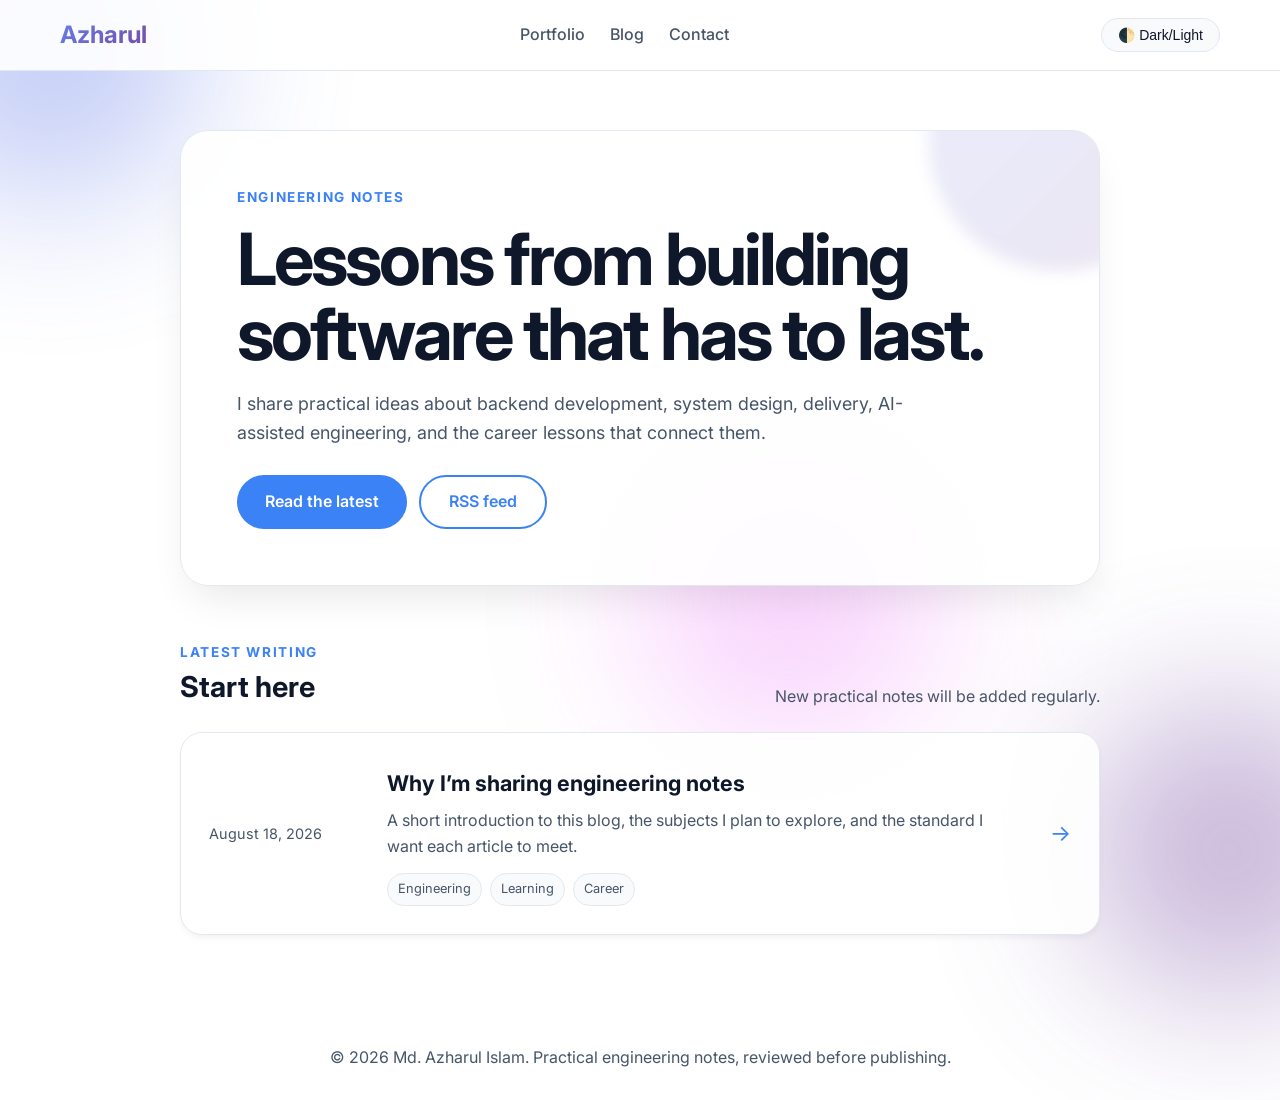
==== blog/index.html @ 001d05cc "Add blog foundation" ====
<!DOCTYPE html>
<html lang="en">
<head>
    <meta charset="UTF-8">
    <meta name="viewport" content="width=device-width, initial-scale=1.0">
    <meta name="description" content="Practical engineering notes from Md. Azharul Islam about software development, architecture, AI-assisted workflows, and career growth.">
    <meta name="author" content="Md. Azharul Islam">
    <link rel="canonical" href="https://azharul-ai.github.io/blog/">
    <link rel="alternate" type="application/rss+xml" title="Md. Azharul Islam - Engineering Notes" href="https://azharul-ai.github.io/feed.xml">
    <meta property="og:type" content="website">
    <meta property="og:title" content="Engineering Notes | Md. Azharul Islam">
    <meta property="og:description" content="Practical lessons from building, maintaining, and improving software systems.">
    <meta property="og:url" content="https://azharul-ai.github.io/blog/">
    <meta property="og:image" content="https://azharul-ai.github.io/images/profile.png">
    <meta name="twitter:card" content="summary_large_image">
    <title>Engineering Notes | Md. Azharul Islam</title>

    <script async src="https://www.googletagmanager.com/gtag/js?id=G-3KF1Z0ENSP"></script>
    <script>
        window.dataLayer = window.dataLayer || [];
        function gtag(){dataLayer.push(arguments);}
        gtag('js', new Date());
        gtag('config', 'G-3KF1Z0ENSP');
    </script>

    <link href="https://fonts.googleapis.com/css2?family=Inter:wght@300;400;500;600;700;800&display=swap" rel="stylesheet">
    <link rel="stylesheet" href="https://cdnjs.cloudflare.com/ajax/libs/font-awesome/6.4.0/css/all.min.css">
    <link rel="stylesheet" href="../css/style.css">
    <link rel="stylesheet" href="../css/blog.css">
</head>
<body>
    <a class="skip-link" href="#main-content">Skip to content</a>
    <div class="animated-bg" aria-hidden="true">
        <span></span><span></span><span></span>
    </div>

    <nav class="navbar" aria-label="Primary navigation">
        <div class="nav-container">
            <a class="logo" href="../">Azharul</a>
            <div class="nav-links">
                <a href="../">Portfolio</a>
                <a href="./" aria-current="page">Blog</a>
                <a href="../#contact">Contact</a>
            </div>
            <button class="theme-toggle" type="button" onclick="toggleTheme()">🌓 Dark/Light</button>
        </div>
    </nav>

    <main id="main-content" class="blog-shell">
        <header class="blog-hero">
            <div class="eyebrow">Engineering notes</div>
            <h1>Lessons from building software that has to last.</h1>
            <p>I share practical ideas about backend development, system design, delivery, AI-assisted engineering, and the career lessons that connect them.</p>
            <div class="blog-actions">
                <a class="btn-primary" href="#latest">Read the latest</a>
                <a class="btn-outline" href="../feed.xml">RSS feed</a>
            </div>
        </header>

        <div class="posts-heading" id="latest">
            <div>
                <div class="eyebrow">Latest writing</div>
                <h2>Start here</h2>
            </div>
            <p>New practical notes will be added regularly.</p>
        </div>

        <section class="post-grid" aria-label="Blog posts">
            <article class="post-card">
                <time class="post-date" datetime="2026-08-18">August 18, 2026</time>
                <div>
                    <h3><a href="posts/why-i-am-sharing-engineering-notes.html">Why I’m sharing engineering notes</a></h3>
                    <p>A short introduction to this blog, the subjects I plan to explore, and the standard I want each article to meet.</p>
                    <ul class="tag-list" aria-label="Topics">
                        <li>Engineering</li>
                        <li>Learning</li>
                        <li>Career</li>
                    </ul>
                </div>
                <span class="post-arrow" aria-hidden="true">→</span>
            </article>
        </section>
    </main>

    <footer class="footer">
        <p>© 2026 Md. Azharul Islam. Practical engineering notes, reviewed before publishing.</p>
    </footer>

    <script src="../js/script.js"></script>
</body>
</html>
---- css/style.css ----
* {
    margin: 0;
    padding: 0;
    box-sizing: border-box;
}

html {
    scroll-behavior: smooth;
}

:root {
    --bg-primary: #ffffff;
    --bg-secondary: #f8fafc;
    --text-primary: #0f172a;
    --text-secondary: #475569;
    --accent: #3b82f6;
    --accent-glow: rgba(59,130,246,0.3);
    --accent-dark: #2563eb;
    --border: #e2e8f0;
    --card-bg: rgba(255,255,255,0.9);
    --shadow-sm: 0 4px 6px -1px rgba(0,0,0,0.05);
    --shadow-md: 0 10px 25px -5px rgba(0,0,0,0.08);
    --shadow-lg: 0 20px 40px -12px rgba(0,0,0,0.1);
    --gradient-1: linear-gradient(135deg, #667eea 0%, #764ba2 100%);
    --gradient-2: linear-gradient(135deg, #f093fb 0%, #f5576c 100%);
    --gradient-3: linear-gradient(135deg, #4facfe 0%, #00f2fe 100%);
}

[data-theme="dark"] {
    --bg-primary: #0f172a;
    --bg-secondary: #1e293b;
    --text-primary: #f1f5f9;
    --text-secondary: #94a3b8;
    --accent: #60a5fa;
    --accent-dark: #3b82f6;
    --border: #334155;
    --card-bg: rgba(30,41,59,0.95);
    --shadow-sm: 0 4px 6px -1px rgba(0,0,0,0.2);
    --shadow-md: 0 10px 25px -5px rgba(0,0,0,0.3);
}

body {
    font-family: 'Inter', sans-serif;
    background: var(--bg-primary);
    color: var(--text-primary);
    line-height: 1.6;
    transition: all 0.3s ease;
}

/* Animated Background */
.animated-bg {
    position: fixed;
    top: 0;
    left: 0;
    width: 100%;
    height: 100%;
    z-index: -1;
    opacity: 0.4;
}

.animated-bg span {
    position: absolute;
    width: 300px;
    height: 300px;
    border-radius: 50%;
    filter: blur(80px);
    animation: float 20s infinite;
}

@keyframes float {
    0%, 100% { transform: translate(0, 0) scale(1); }
    33% { transform: translate(30px, -30px) scale(1.1); }
    66% { transform: translate(-20px, 20px) scale(0.9); }
}

.animated-bg span:nth-child(1) { background: #667eea; top: -100px; left: -100px; animation-delay: 0s; }
.animated-bg span:nth-child(2) { background: #764ba2; bottom: -100px; right: -100px; animation-delay: 5s; }
.animated-bg span:nth-child(3) { background: #f093fb; top: 50%; left: 50%; animation-delay: 10s; }

/* Navigation */
.navbar {
    position: fixed;
    top: 0;
    left: 0;
    width: 100%;
    background: var(--card-bg);
    backdrop-filter: blur(10px);
    border-bottom: 1px solid var(--border);
    z-index: 1000;
    padding: 1rem 0;
    transition: all 0.3s;
}

.nav-container {
    max-width: 1200px;
    margin: 0 auto;
    padding: 0 20px;
    display: flex;
    justify-content: space-between;
    align-items: center;
    flex-wrap: wrap;
    gap: 15px;
}

.logo {
    font-size: 1.5rem;
    font-weight: 700;
    background: var(--gradient-1);
    -webkit-background-clip: text;
    background-clip: text;
    color: transparent;
}

.nav-links {
    display: flex;
    gap: 25px;
    flex-wrap: wrap;
}

.nav-links a {
    color: var(--text-secondary);
    text-decoration: none;
    font-weight: 500;
    transition: color 0.3s;
}

.nav-links a:hover {
    color: var(--accent);
}

.theme-toggle {
    background: var(--bg-secondary);
    border: 1px solid var(--border);
    border-radius: 50px;
    padding: 8px 16px;
    cursor: pointer;
    font-size: 14px;
    font-weight: 500;
    color: var(--text-primary);
    transition: all 0.3s;
}

.container {
    max-width: 1200px;
    margin: 0 auto;
    padding: 0 20px;
}

/* Hero Section */
.hero {
    min-height: 100vh;
    display: flex;
    align-items: center;
    padding: 100px 0 60px;
}

.hero-content {
    display: grid;
    grid-template-columns: 1fr 1fr;
    gap: 50px;
    align-items: center;
}

.hero-text h1 {
    font-size: 56px;
    font-weight: 800;
    margin-bottom: 20px;
    background: var(--gradient-1);
    -webkit-background-clip: text;
    background-clip: text;
    color: transparent;
}

.typed-text {
    font-size: 28px;
    color: var(--accent);
    margin-bottom: 20px;
    min-height: 70px;
}

.hero-description {
    font-size: 18px;
    color: var(--text-secondary);
    margin-bottom: 30px;
}

.hero-stats {
    display: flex;
    gap: 30px;
    margin-bottom: 30px;
    flex-wrap: wrap;
}

.stat {
    text-align: center;
}

.stat-number {
    font-size: 36px;
    font-weight: 800;
    color: var(--accent);
}

.stat-label {
    font-size: 14px;
    color: var(--text-secondary);
}

.hero-buttons {
    display: flex;
    gap: 15px;
    flex-wrap: wrap;
}

.btn-primary {
    background: var(--accent);
    color: white;
    padding: 12px 28px;
    border-radius: 40px;
    text-decoration: none;
    font-weight: 600;
    transition: all 0.3s;
    display: inline-flex;
    align-items: center;
    gap: 8px;
}

.btn-primary:hover {
    background: var(--accent-dark);
    transform: translateY(-2px);
    box-shadow: 0 10px 25px var(--accent-glow);
}

.btn-outline {
    border: 2px solid var(--accent);
    color: var(--accent);
    padding: 12px 28px;
    border-radius: 40px;
    text-decoration: none;
    font-weight: 600;
    transition: all 0.3s;
    display: inline-flex;
    align-items: center;
    gap: 8px;
    background: transparent;
}

.btn-outline:hover {
    background: var(--accent);
    color: white;
    transform: translateY(-2px);
}

/* .hero-image {
    position: relative;
}

.profile-circle {
    width: 450px;
    height: 450px;
    border-radius: 50%;
    margin: 0 auto;
    animation: pulse 3s infinite;
    box-shadow: 0 20px 40px rgba(0,0,0,0.2);
    overflow: hidden;
    position: relative;
}

.profile-circle img {
    width: 100%;
    height: 500px;
    object-fit: cover;
    object-position: center;
    transition: transform 0.3s ease;
}

.profile-circle img:hover {
    transform: scale(1.02);
}

@keyframes pulse {
    0%, 100% { transform: scale(1); box-shadow: 0 20px 40px rgba(0,0,0,0.2); }
    50% { transform: scale(1.02); box-shadow: 0 30px 50px var(--accent-glow); }
} */

/* Hero Image - Responsive Profile Circle */
.hero-image {
    position: relative;
    display: flex;
    justify-content: center;
    align-items: center;
}

.profile-circle {
    width: 450px;
    height: 450px;
    aspect-ratio: 1 / 1; /* Forces perfect square */
    border-radius: 50%;
    margin: 0 auto;
    animation: pulse 3s infinite;
    box-shadow: 0 20px 40px rgba(0,0,0,0.2);
    overflow: hidden;
    position: relative;
    background: var(--gradient-1);
}

.profile-circle img {
    width: 100%;
    height: 500px;
    object-fit: cover;
    object-position: center top; /* Focus on face */
    transition: transform 0.3s ease;
}

.profile-circle img:hover {
    transform: scale(1.02);
}

/* Mobile Responsive */
@media (max-width: 768px) {
    .profile-circle {
        max-width: 220px;
        max-height: 220px;
        box-shadow: 0 10px 25px rgba(0,0,0,0.15);
    }
}

@media (max-width: 480px) {
    .profile-circle {
        max-width: 350px;
        max-height: 350px;
    }
}

@keyframes pulse {
    0%, 100% { transform: scale(1); box-shadow: 0 20px 40px rgba(0,0,0,0.2); }
    50% { transform: scale(1.02); box-shadow: 0 25px 45px var(--accent-glow); }
}

/* Section Styles */
.section {
    padding: 80px 0;
    border-bottom: 1px solid var(--border);
}

.section-title {
    font-size: 40px;
    font-weight: 700;
    margin-bottom: 50px;
    text-align: center;
    position: relative;
}

.section-title::after {
    content: '';
    position: absolute;
    bottom: -12px;
    left: 50%;
    transform: translateX(-50%);
    width: 80px;
    height: 4px;
    background: var(--gradient-1);
    border-radius: 2px;
}

/* Cards */
.experience-item, .project-card, .cert-card, .testimonial-card {
    background: var(--card-bg);
    backdrop-filter: blur(10px);
    border: 1px solid var(--border);
    border-radius: 20px;
    padding: 25px;
    transition: all 0.3s;
    box-shadow: var(--shadow-sm);
}

.experience-item:hover, .project-card:hover, .testimonial-card:hover, .cert-card:hover {
    transform: translateY(-5px);
    box-shadow: var(--shadow-lg);
    border-color: var(--accent);
}

.exp-header {
    display: flex;
    justify-content: space-between;
    flex-wrap: wrap;
    margin-bottom: 15px;
}

.exp-title {
    font-size: 22px;
    font-weight: 600;
}

.exp-company {
    color: var(--accent);
    font-weight: 500;
}

.exp-date {
    color: var(--text-secondary);
    font-size: 14px;
}

.exp-location {
    color: var(--text-secondary);
    font-size: 13px;
    margin-top: 4px;
}

.exp-duties {
    list-style: none;
    margin-top: 15px;
}

.exp-duties li {
    margin-bottom: 8px;
    padding-left: 20px;
    position: relative;
}

.exp-duties li::before {
    content: '✓';
    position: absolute;
    left: 0;
    color: var(--accent);
    font-weight: bold;
}

.projects-grid, .testimonials-grid, .cert-grid {
    display: grid;
    grid-template-columns: repeat(auto-fill, minmax(350px, 1fr));
    gap: 30px;
}

.project-title {
    font-size: 20px;
    font-weight: 600;
    margin-bottom: 12px;
}

.project-description {
    font-size: 14px;
    color: var(--text-secondary);
    line-height: 1.5;
    margin-top: 8px;
    margin-bottom: 12px;
}

.project-card {
    display: flex;
    flex-direction: column;
    transition: all 0.3s ease;
}

.project-card:hover .project-title {
    color: var(--accent);
}

.project-skills {
    display: flex;
    flex-wrap: wrap;
    gap: 8px;
    margin-top: 15px;
}

.skill-tag {
    background: var(--bg-secondary);
    color: var(--text-secondary);
    padding: 4px 10px;
    border-radius: 15px;
    font-size: 12px;
}

.skills-cloud {
    display: flex;
    flex-wrap: wrap;
    gap: 12px;
    justify-content: center;
}

.skill-badge {
    background: var(--gradient-1);
    color: white;
    padding: 10px 24px;
    border-radius: 40px;
    font-size: 14px;
    font-weight: 500;
    transition: all 0.3s;
    cursor: default;
}

.skill-badge:hover {
    transform: scale(1.05);
    box-shadow: 0 5px 15px var(--accent-glow);
}

/* Testimonial with Avatar */
.testimonial-card {
    display: flex;
    flex-direction: column;
}

.testimonial-avatar {
    display: flex;
    align-items: center;
    gap: 15px;
    margin-bottom: 15px;
}

.avatar-circle {
    width: 50px;
    height: 50px;
    background: var(--gradient-1);
    border-radius: 50%;
    display: flex;
    align-items: center;
    justify-content: center;
    font-weight: bold;
    font-size: 18px;
    color: white;
}

.avatar-info {
    flex: 1;
}

.testimonial-author {
    font-weight: 700;
    font-size: 16px;
}

.testimonial-title {
    font-size: 12px;
    color: var(--accent);
}

.testimonial-relationship {
    font-size: 11px;
    color: var(--text-secondary);
    margin-top: 2px;
}

.testimonial-text {
    font-style: italic;
    color: var(--text-secondary);
    line-height: 1.6;
    margin-top: 10px;
    position: relative;
    padding-left: 20px;
}

.testimonial-text::before {
    content: '"';
    font-size: 40px;
    position: absolute;
    left: -5px;
    top: -15px;
    opacity: 0.3;
    font-family: serif;
}

.cert-title {
    font-weight: 600;
    font-size: 18px;
    margin-bottom: 8px;
}

.cert-issuer {
    color: var(--accent);
    font-size: 14px;
    display: flex;
    align-items: center;
    gap: 8px;
    margin-bottom: 5px;
}

.cert-issuer i {
    font-size: 20px;
}

.cert-date {
    color: var(--text-secondary);
    font-size: 12px;
    margin-top: 5px;
}

.cert-id {
    color: var(--text-secondary);
    font-size: 11px;
    margin-top: 5px;
    font-family: monospace;
}

.cert-skills {
    display: flex;
    flex-wrap: wrap;
    gap: 6px;
    margin-top: 10px;
}

.cert-skill-tag {
    background: var(--bg-secondary);
    color: var(--accent);
    padding: 2px 8px;
    border-radius: 12px;
    font-size: 10px;
}

/* About Text */
.about-text {
    max-width: 800px;
    margin: 0 auto;
    text-align: center;
    color: var(--text-secondary);
    font-size: 18px;
    line-height: 1.8;
}

/* Contact Section */
.contact-section {
    text-align: center;
    background: var(--gradient-1);
    border-radius: 30px;
    padding: 50px;
    color: white;
}

.contact-section h2 {
    font-size: 32px;
    margin-bottom: 15px;
}

.contact-buttons {
    display: flex;
    justify-content: center;
    gap: 20px;
    flex-wrap: wrap;
    margin-top: 30px;
}

.contact-btn {
    background: white;
    color: var(--accent-dark);
    padding: 12px 28px;
    border-radius: 40px;
    text-decoration: none;
    font-weight: 600;
    transition: all 0.3s;
    display: inline-flex;
    align-items: center;
    gap: 8px;
}

.contact-btn:hover {
    transform: translateY(-3px);
    box-shadow: 0 10px 25px rgba(0,0,0,0.2);
}

/* Contact Form Styles */
.contact-form {
    max-width: 600px;
    margin: 30px auto 0;
    text-align: left;
}

.form-group {
    margin-bottom: 20px;
}

.form-group input,
.form-group textarea {
    width: 100%;
    padding: 14px 18px;
    background: var(--bg-primary);
    border: 1px solid var(--border);
    border-radius: 12px;
    color: var(--text-primary);
    font-family: inherit;
    font-size: 15px;
    transition: all 0.3s ease;
}

.form-group input:focus,
.form-group textarea:focus {
    outline: none;
    border-color: var(--accent);
    box-shadow: 0 0 0 3px var(--accent-glow);
}

.submit-btn {
    background: white;
    color: var(--accent-dark);
    padding: 14px 32px;
    border-radius: 40px;
    border: none;
    font-weight: 600;
    font-size: 16px;
    cursor: pointer;
    transition: all 0.3s;
    display: inline-flex;
    align-items: center;
    gap: 8px;
}

.submit-btn:hover {
    transform: translateY(-2px);
    box-shadow: 0 5px 15px rgba(0,0,0,0.2);
}

.submit-btn:disabled {
    opacity: 0.6;
    cursor: not-allowed;
    transform: none;
}

.form-status {
    margin-top: 15px;
    padding: 10px;
    border-radius: 8px;
    font-size: 14px;
    text-align: center;
}

.form-status.success {
    background: rgba(34, 197, 94, 0.1);
    color: #22c55e;
    border: 1px solid #22c55e;
}

.form-status.error {
    background: rgba(239, 68, 68, 0.1);
    color: #ef4444;
    border: 1px solid #ef4444;
}

/* Footer */
.footer {
    text-align: center;
    padding: 30px 0;
    color: var(--text-secondary);
}

/* Responsive */
@media (max-width: 768px) {
    .hero-content {
        grid-template-columns: 1fr;
        text-align: center;
    }
    .hero-text h1 {
        font-size: 36px;
    }
    .typed-text {
        font-size: 22px;
    }
    .hero-stats {
        justify-content: center;
    }
    .hero-buttons {
        justify-content: center;
    }
    .profile-circle {
        width: 350px;
        height: 350px;
        font-size: 70px;
    }
    .section-title {
        font-size: 32px;
    }
    .nav-links {
        display: none;
    }
}

@media print {
    .navbar, .theme-toggle, .hero-buttons, .contact-buttons, .animated-bg {
        display: none;
    }
}

/* Tech Match Section - For Recruiters */
.tech-match-section {
    padding: 40px 0;
}

.tech-match-card {
    background: var(--card-bg);
    backdrop-filter: blur(10px);
    border: 2px solid var(--accent);
    border-radius: 28px;
    padding: 35px;
    text-align: center;
    box-shadow: var(--shadow-lg);
    transition: all 0.3s ease;
}

.tech-match-card:hover {
    transform: translateY(-3px);
    box-shadow: 0 20px 40px var(--accent-glow);
}

.tech-match-badge {
    display: inline-block;
    background: var(--accent);
    color: white;
    padding: 6px 16px;
    border-radius: 40px;
    font-size: 13px;
    font-weight: 500;
    margin-bottom: 20px;
}

.tech-match-card h2 {
    font-size: 32px;
    margin-bottom: 30px;
    color: var(--text-primary);
}

.primary-stack, .secondary-stack {
    display: flex;
    align-items: flex-start;
    gap: 20px;
    text-align: left;
    margin-bottom: 25px;
    padding: 15px;
    background: var(--bg-secondary);
    border-radius: 20px;
}

.stack-icon {
    font-size: 32px;
    min-width: 50px;
    text-align: center;
}

.stack-text {
    flex: 1;
}

.stack-label {
    font-weight: 600;
    font-size: 14px;
    color: var(--accent);
    text-transform: uppercase;
    letter-spacing: 1px;
    display: block;
    margin-bottom: 10px;
}

.stack-items {
    display: flex;
    flex-wrap: wrap;
    gap: 10px;
}

.primary-badge {
    background: var(--gradient-1);
    color: white;
    padding: 6px 16px;
    border-radius: 30px;
    font-size: 14px;
    font-weight: 600;
}

.secondary-badge {
    background: var(--bg-secondary);
    border: 1px solid var(--border);
    color: var(--text-secondary);
    padding: 6px 14px;
    border-radius: 30px;
    font-size: 13px;
}

.cta-line {
    margin-top: 20px;
    padding-top: 20px;
    border-top: 1px solid var(--border);
}

.cta-line p {
    margin-bottom: 15px;
    color: var(--text-secondary);
}

.cta-line strong {
    color: var(--accent);
}

.tech-cta-btn {
    display: inline-block;
    background: var(--accent);
    color: white;
    padding: 12px 28px;
    border-radius: 40px;
    text-decoration: none;
    font-weight: 600;
    transition: all 0.3s;
}

.tech-cta-btn:hover {
    background: var(--accent-dark);
    transform: translateY(-2px);
    box-shadow: 0 8px 20px var(--accent-glow);
}

.not-for-me {
    margin-top: 20px;
    font-size: 13px;
    color: var(--text-secondary);
    opacity: 0.8;
}

/* Mobile Responsive */
@media (max-width: 768px) {
    .primary-stack, .secondary-stack {
        flex-direction: column;
        align-items: center;
        text-align: center;
    }
    .stack-items {
        justify-content: center;
    }
    .tech-match-card h2 {
        font-size: 24px;
    }
}

/* SDLC Banner */
.sdlc-banner {
    text-align: center;
    background: linear-gradient(135deg, var(--accent-glow), transparent);
    padding: 12px 20px;
    border-radius: 50px;
    margin-bottom: 35px;
    font-size: 13px;
    font-weight: 500;
    color: var(--accent);
    border: 1px solid var(--accent);
    display: inline-block;
    width: auto;
    margin-left: auto;
    margin-right: auto;
}

/* Skills Categories Grid */
.skills-categories {
    display: grid;
    grid-template-columns: repeat(auto-fit, minmax(320px, 1fr));
    gap: 25px;
}

.skill-category {
    background: var(--card-bg);
    backdrop-filter: blur(5px);
    border: 1px solid var(--border);
    border-radius: 20px;
    padding: 20px;
    transition: all 0.3s ease;
}

.skill-category:hover {
    transform: translateY(-3px);
    border-color: var(--accent);
    box-shadow: var(--shadow-md);
}

.category-header {
    display: flex;
    align-items: center;
    gap: 10px;
    margin-bottom: 15px;
    padding-bottom: 12px;
    border-bottom: 2px solid var(--border);
    flex-wrap: wrap;
}

.category-icon {
    font-size: 28px;
}

.category-title {
    font-size: 18px;
    font-weight: 700;
    color: var(--text-primary);
    flex: 1;
}

.category-years {
    font-size: 12px;
    background: var(--accent);
    color: white;
    padding: 4px 12px;
    border-radius: 30px;
    font-weight: 500;
}

.category-skills {
    display: flex;
    flex-wrap: wrap;
    gap: 10px;
}

.category-skills .skill-badge-core,
.category-skills .skill-badge {
    padding: 6px 14px;
    border-radius: 25px;
    font-size: 12px;
    font-weight: 500;
}

.skill-badge-core {
    background: var(--gradient-1);
    color: white;
}

.skill-badge {
    background: var(--bg-secondary);
    border: 1px solid var(--border);
    color: var(--text-secondary);
}

/* Mobile Responsive */
@media (max-width: 768px) {
    .skills-categories {
        grid-template-columns: 1fr;
    }
    .category-header {
        flex-direction: column;
        text-align: center;
    }
    .category-skills {
        justify-content: center;
    }
    .sdlc-banner {
        font-size: 11px;
        text-align: center;
        width: 100%;
    }
}

/* ============================================
   CENTERED SDLC BANNER
   ============================================ */
.sdlc-banner {
    text-align: center;
    background: linear-gradient(135deg, var(--accent-glow), transparent);
    padding: 14px 24px;
    border-radius: 60px;
    margin-bottom: 40px;
    border: 1px solid var(--accent);
    display: inline-block;
    width: auto;
    margin-left: auto;
    margin-right: auto;
    box-shadow: 0 2px 10px var(--accent-glow);
}

.sdlc-banner span {
    font-size: 14px;
    font-weight: 600;
    color: var(--accent);
    letter-spacing: 0.3px;
}

/* Mobile responsive for SDLC banner */
@media (max-width: 768px) {
    .sdlc-banner {
        padding: 10px 16px;
        width: 100%;
        text-align: center;
    }
    .sdlc-banner span {
        font-size: 11px;
    }
}

/* ============================================
   SECONDARY BADGE STYLES
   ============================================ */
.skill-badge-secondary {
    background: var(--bg-secondary);
    border: 1px solid var(--border);
    color: var(--text-secondary);
    padding: 8px 16px;
    border-radius: 30px;
    font-size: 13px;
    font-weight: 500;
    transition: all 0.2s ease;
    display: inline-flex;
    align-items: center;
    gap: 6px;
}

.skill-badge-secondary:hover {
    transform: translateY(-2px);
    border-color: var(--accent);
    color: var(--accent);
    background: var(--bg-primary);
    box-shadow: 0 2px 8px var(--accent-glow);
}

/* ============================================
   CORE BADGE STYLES (For reference)
   ============================================ */
.skill-badge-core {
    background: var(--gradient-1);
    color: white;
    padding: 8px 18px;
    border-radius: 30px;
    font-size: 13px;
    font-weight: 600;
    box-shadow: 0 2px 8px var(--accent-glow);
    transition: all 0.2s ease;
    display: inline-flex;
    align-items: center;
    gap: 6px;
}

.skill-badge-core:hover {
    transform: translateY(-2px);
    box-shadow: 0 4px 12px var(--accent-glow);
}

/* ============================================
   SKILLS CATEGORIES GRID (Optional but recommended)
   ============================================ */
.skills-categories {
    display: grid;
    grid-template-columns: repeat(auto-fit, minmax(320px, 1fr));
    gap: 25px;
    margin-top: 20px;
}

.skill-category {
    background: var(--card-bg);
    backdrop-filter: blur(5px);
    border: 1px solid var(--border);
    border-radius: 20px;
    padding: 20px;
    transition: all 0.3s ease;
}

.skill-category:hover {
    transform: translateY(-3px);
    border-color: var(--accent);
    box-shadow: var(--shadow-md);
}

.category-header {
    display: flex;
    align-items: center;
    gap: 10px;
    margin-bottom: 15px;
    padding-bottom: 12px;
    border-bottom: 2px solid var(--border);
    flex-wrap: wrap;
}

.category-icon {
    font-size: 28px;
}

.category-title {
    font-size: 18px;
    font-weight: 700;
    color: var(--text-primary);
    flex: 1;
}

.category-years {
    font-size: 12px;
    background: var(--accent);
    color: white;
    padding: 4px 12px;
    border-radius: 30px;
    font-weight: 500;
}

.category-skills {
    display: flex;
    flex-wrap: wrap;
    gap: 10px;
}

/* Mobile responsive for categories */
@media (max-width: 768px) {
    .skills-categories {
        grid-template-columns: 1fr;
    }
    .category-header {
        flex-direction: column;
        text-align: center;
    }
    .category-skills {
        justify-content: center;
    }
}

.view-details-link {
    margin-top: 12px;
    text-align: right;
}

.details-link {
    font-size: 12px;
    color: var(--accent);
    text-decoration: none;
    opacity: 0.8;
    transition: all 0.3s ease;
    display: inline-flex;
    align-items: center;
    gap: 5px;
}

.details-link:hover {
    opacity: 1;
    transform: translateX(3px);
}

@media (max-width: 768px) {
    .view-details-link {
        text-align: center;
        margin-top: 10px;
    }
    .details-link {
        font-size: 11px;
    }
}

/* AI Augmentation Section */
.ai-container {
    max-width: 1100px;
    margin: 0 auto;
}

.ai-header {
    text-align: center;
    margin-bottom: 40px;
}

.ai-badge {
    display: inline-block;
    background: var(--gradient-1);
    color: white;
    font-size: 12px;
    font-weight: 600;
    padding: 5px 14px;
    border-radius: 30px;
    margin-bottom: 15px;
    letter-spacing: 0.5px;
}

.ai-header p {
    font-size: 18px;
    color: var(--text-secondary);
    max-width: 600px;
    margin: 0 auto;
}

.ai-grid {
    display: grid;
    grid-template-columns: repeat(auto-fit, minmax(300px, 1fr));
    gap: 24px;
    margin-bottom: 40px;
}

.ai-card {
    background: var(--card-bg);
    border: 1px solid var(--border);
    border-radius: 20px;
    padding: 24px 20px;
    text-align: center;
    transition: all 0.3s ease;
}

.ai-card:hover {
    transform: translateY(-4px);
    border-color: var(--accent);
    box-shadow: var(--shadow-md);
}

.ai-card-icon {
    font-size: 36px;
    margin-bottom: 16px;
}

.ai-card h3 {
    font-size: 18px;
    font-weight: 600;
    margin-bottom: 12px;
    color: var(--text-primary);
}

.ai-card p {
    font-size: 13px;
    color: var(--text-secondary);
    line-height: 1.5;
}

.ai-footer {
    text-align: center;
    padding-top: 20px;
    border-top: 1px solid var(--border);
}

.ai-footer span {
    font-size: 14px;
    color: var(--text-secondary);
    font-style: italic;
}

/* Mobile */
@media (max-width: 768px) {
    .ai-grid {
        grid-template-columns: 1fr;
        gap: 16px;
    }
    .ai-header p {
        font-size: 15px;
    }
    .ai-card {
        padding: 18px;
    }
}

@media (min-width: 769px) and (max-width: 1024px) {
    .ai-grid {
        grid-template-columns: repeat(2, 1fr);
    }
}
---- css/blog.css ----
.blog-shell {
    max-width: 960px;
    margin: 0 auto;
    padding: 130px 20px 80px;
}

.blog-hero {
    padding: 56px;
    border: 1px solid var(--border);
    border-radius: 28px;
    background: var(--card-bg);
    box-shadow: var(--shadow-lg);
    overflow: hidden;
    position: relative;
}

.blog-hero::after {
    content: "";
    position: absolute;
    width: 260px;
    height: 260px;
    right: -90px;
    top: -120px;
    border-radius: 50%;
    background: var(--gradient-1);
    opacity: 0.14;
    filter: blur(8px);
}

.eyebrow {
    color: var(--accent);
    font-size: 0.85rem;
    font-weight: 700;
    letter-spacing: 0.12em;
    text-transform: uppercase;
}

.blog-hero h1,
.article-header h1 {
    margin: 12px 0 18px;
    font-size: clamp(2.25rem, 7vw, 4.5rem);
    line-height: 1.05;
    letter-spacing: -0.04em;
}

.blog-hero p,
.article-deck {
    max-width: 720px;
    color: var(--text-secondary);
    font-size: 1.12rem;
}

.blog-actions {
    display: flex;
    flex-wrap: wrap;
    gap: 12px;
    margin-top: 28px;
}

.text-link {
    color: var(--accent);
    font-weight: 700;
    text-decoration: none;
}

.text-link:hover {
    color: var(--accent-dark);
}

.posts-heading {
    display: flex;
    align-items: end;
    justify-content: space-between;
    gap: 24px;
    margin: 56px 0 22px;
}

.posts-heading h2 {
    font-size: 1.8rem;
}

.posts-heading p {
    color: var(--text-secondary);
}

.post-grid {
    display: grid;
    gap: 20px;
}

.post-card {
    display: grid;
    grid-template-columns: 150px 1fr auto;
    gap: 28px;
    align-items: center;
    padding: 28px;
    border: 1px solid var(--border);
    border-radius: 22px;
    background: var(--card-bg);
    box-shadow: var(--shadow-sm);
    transition: transform 0.25s ease, box-shadow 0.25s ease, border-color 0.25s ease;
}

.post-card:hover {
    transform: translateY(-3px);
    border-color: var(--accent);
    box-shadow: var(--shadow-md);
}

.post-date {
    color: var(--text-secondary);
    font-size: 0.9rem;
}

.post-card h3 {
    margin: 5px 0 8px;
    font-size: 1.35rem;
}

.post-card h3 a {
    color: var(--text-primary);
    text-decoration: none;
}

.post-card p {
    color: var(--text-secondary);
}

.post-arrow {
    color: var(--accent);
    font-size: 1.4rem;
}

.tag-list {
    display: flex;
    flex-wrap: wrap;
    gap: 8px;
    margin-top: 14px;
    list-style: none;
}

.tag-list li {
    padding: 5px 10px;
    border: 1px solid var(--border);
    border-radius: 999px;
    color: var(--text-secondary);
    background: var(--bg-secondary);
    font-size: 0.8rem;
}

.article-shell {
    max-width: 800px;
    margin: 0 auto;
    padding: 130px 20px 80px;
}

.article-header {
    padding-bottom: 34px;
    border-bottom: 1px solid var(--border);
}

.article-meta {
    display: flex;
    flex-wrap: wrap;
    gap: 8px 18px;
    margin-top: 22px;
    color: var(--text-secondary);
    font-size: 0.9rem;
}

.article-content {
    padding: 38px 0 24px;
    font-size: 1.08rem;
}

.article-content h2 {
    margin: 42px 0 14px;
    font-size: 1.75rem;
    line-height: 1.25;
}

.article-content h3 {
    margin: 28px 0 10px;
    font-size: 1.3rem;
}

.article-content p,
.article-content ul,
.article-content ol {
    margin-bottom: 20px;
}

.article-content ul,
.article-content ol {
    padding-left: 25px;
}

.article-content li {
    margin-bottom: 8px;
}

.article-content a {
    color: var(--accent);
}

.article-callout {
    margin: 30px 0;
    padding: 22px 24px;
    border-left: 4px solid var(--accent);
    border-radius: 0 14px 14px 0;
    background: var(--bg-secondary);
}

.article-footer-card {
    margin-top: 42px;
    padding: 28px;
    border: 1px solid var(--border);
    border-radius: 20px;
    background: var(--card-bg);
}

.article-footer-card p {
    margin: 8px 0 18px;
    color: var(--text-secondary);
}

.skip-link {
    position: absolute;
    left: -9999px;
    top: 10px;
    z-index: 2000;
    padding: 10px 14px;
    border-radius: 8px;
    background: var(--accent);
    color: white;
}

.skip-link:focus {
    left: 10px;
}

@media (max-width: 768px) {
    .blog-shell,
    .article-shell {
        padding-top: 105px;
    }

    .blog-hero {
        padding: 34px 24px;
    }

    .post-card {
        grid-template-columns: 1fr;
        gap: 12px;
    }

    .post-arrow {
        display: none;
    }

    .posts-heading {
        align-items: start;
        flex-direction: column;
        gap: 4px;
    }
}

@media print {
    .blog-shell,
    .article-shell {
        padding-top: 20px;
    }

    .article-content {
        font-size: 11pt;
    }
}
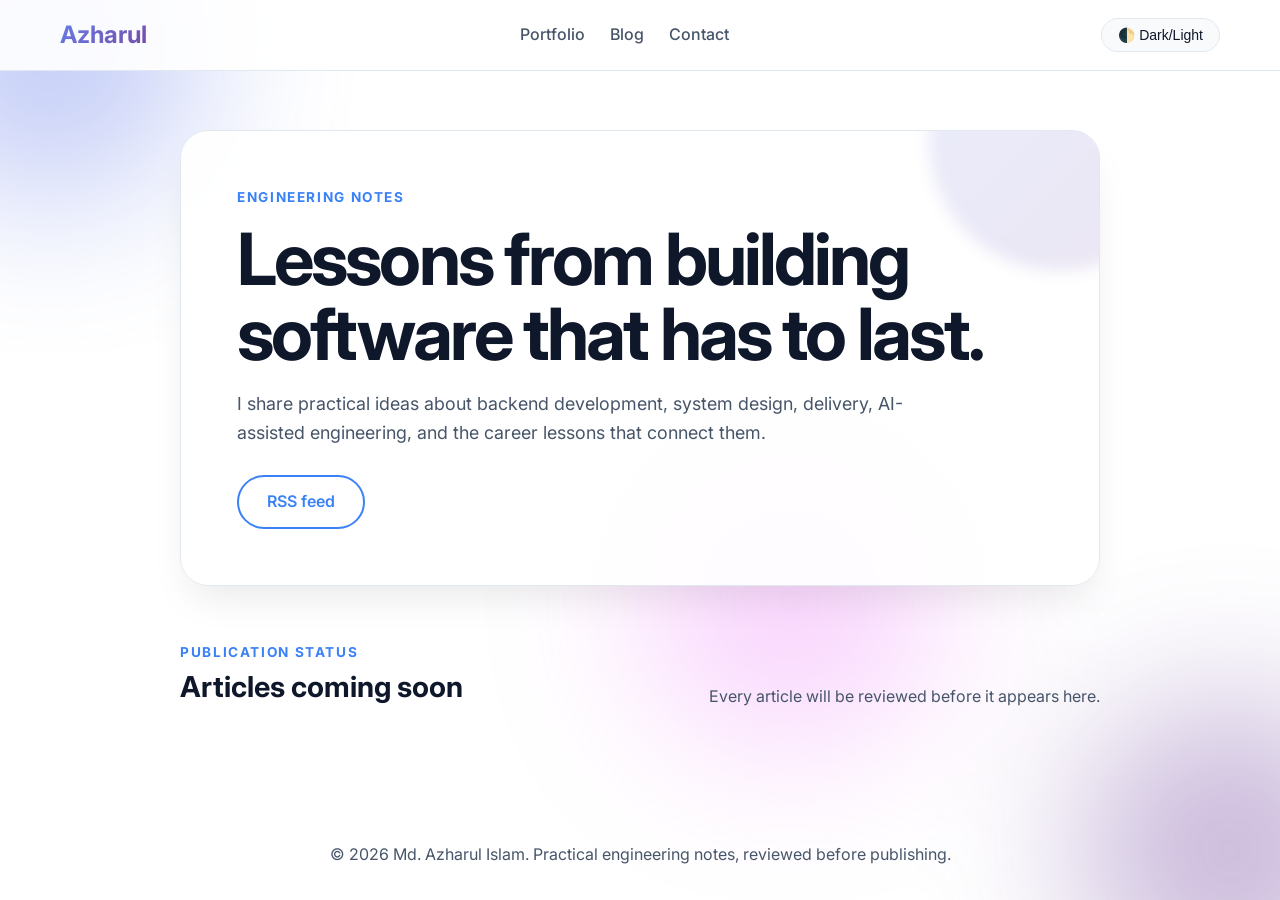
==== commit 8eb9f820: "Remove sample blog content" ====
--- a/blog/index.html
+++ b/blog/index.html
@@ -52,34 +52,17 @@
             <h1>Lessons from building software that has to last.</h1>
             <p>I share practical ideas about backend development, system design, delivery, AI-assisted engineering, and the career lessons that connect them.</p>
             <div class="blog-actions">
-                <a class="btn-primary" href="#latest">Read the latest</a>
                 <a class="btn-outline" href="../feed.xml">RSS feed</a>
             </div>
         </header>
 
         <div class="posts-heading" id="latest">
             <div>
-                <div class="eyebrow">Latest writing</div>
-                <h2>Start here</h2>
+                <div class="eyebrow">Publication status</div>
+                <h2>Articles coming soon</h2>
             </div>
-            <p>New practical notes will be added regularly.</p>
+            <p>Every article will be reviewed before it appears here.</p>
         </div>
-
-        <section class="post-grid" aria-label="Blog posts">
-            <article class="post-card">
-                <time class="post-date" datetime="2026-08-18">August 18, 2026</time>
-                <div>
-                    <h3><a href="posts/why-i-am-sharing-engineering-notes.html">Why I’m sharing engineering notes</a></h3>
-                    <p>A short introduction to this blog, the subjects I plan to explore, and the standard I want each article to meet.</p>
-                    <ul class="tag-list" aria-label="Topics">
-                        <li>Engineering</li>
-                        <li>Learning</li>
-                        <li>Career</li>
-                    </ul>
-                </div>
-                <span class="post-arrow" aria-hidden="true">→</span>
-            </article>
-        </section>
     </main>
 
     <footer class="footer">
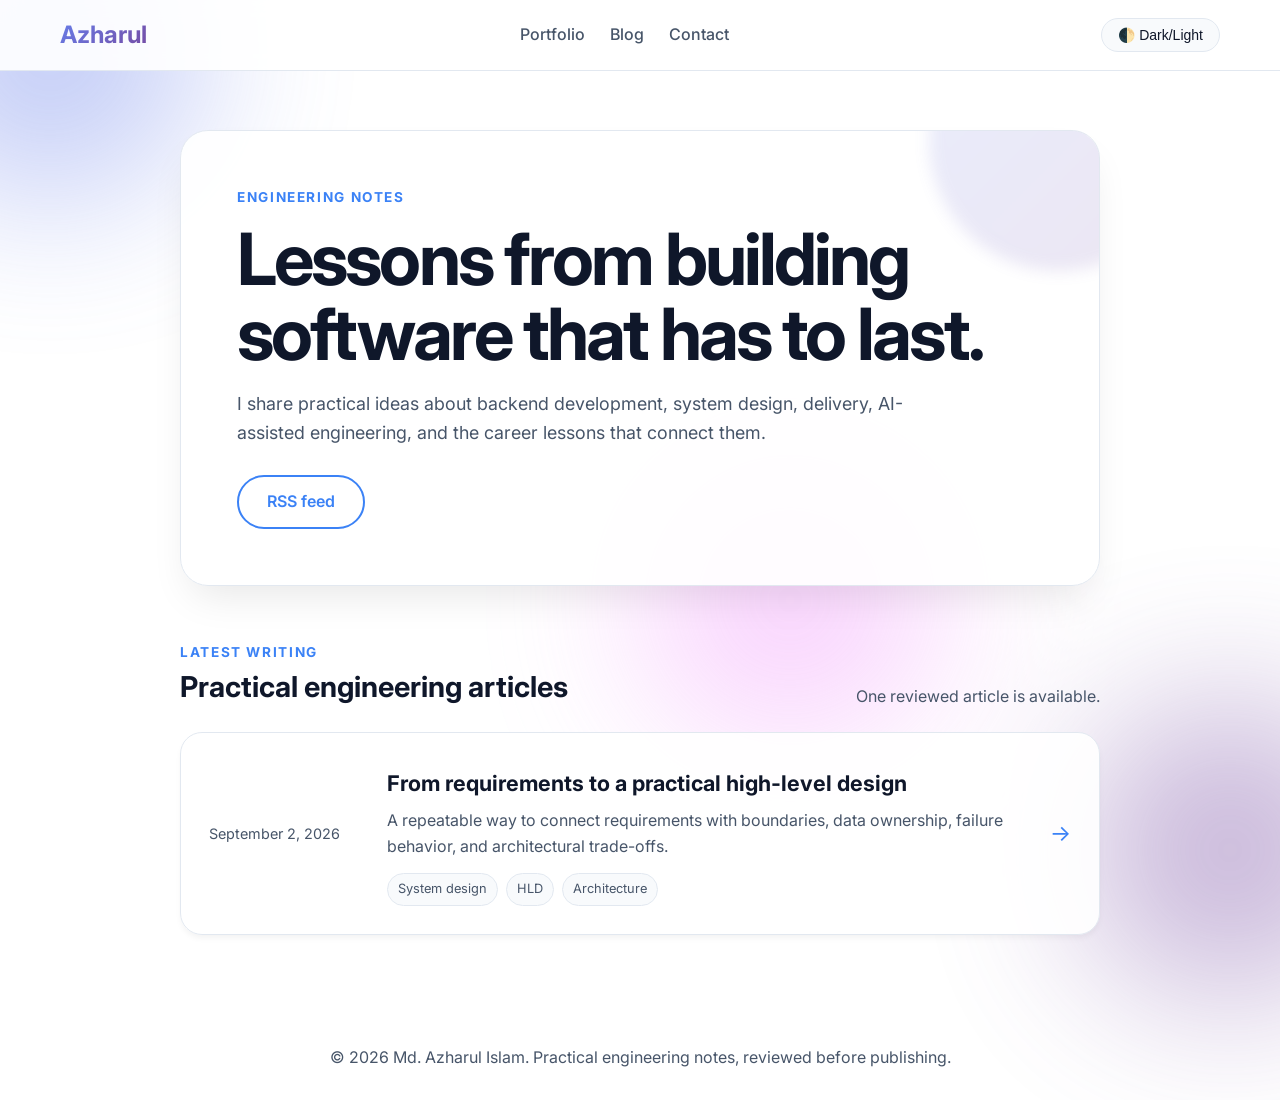
==== commit 50a8425f: "Publish HLD-001 engineering article" ====
--- a/blog/index.html
+++ b/blog/index.html
@@ -58,10 +58,26 @@
 
         <div class="posts-heading" id="latest">
             <div>
-                <div class="eyebrow">Publication status</div>
-                <h2>Articles coming soon</h2>
+                <div class="eyebrow">Latest writing</div>
+                <h2>Practical engineering articles</h2>
             </div>
-            <p>Every article will be reviewed before it appears here.</p>
+            <p>One reviewed article is available.</p>
+        </div>
+
+        <div class="post-grid">
+            <article class="post-card">
+                <time class="post-date" datetime="2026-09-02">September 2, 2026</time>
+                <div>
+                    <h3><a href="posts/from-requirements-to-a-practical-high-level-design.html">From requirements to a practical high-level design</a></h3>
+                    <p>A repeatable way to connect requirements with boundaries, data ownership, failure behavior, and architectural trade-offs.</p>
+                    <ul class="tag-list" aria-label="Article topics">
+                        <li>System design</li>
+                        <li>HLD</li>
+                        <li>Architecture</li>
+                    </ul>
+                </div>
+                <span class="post-arrow" aria-hidden="true">→</span>
+            </article>
         </div>
     </main>
 
--- a/css/blog.css
+++ b/css/blog.css
@@ -203,6 +203,80 @@
     color: var(--accent);
 }
 
+.article-diagram {
+    margin: 34px 0;
+}
+
+.article-diagram img {
+    display: block;
+    width: 100%;
+    height: auto;
+    border: 1px solid var(--border);
+    border-radius: 20px;
+    box-shadow: var(--shadow-md);
+}
+
+.article-diagram figcaption {
+    margin-top: 10px;
+    color: var(--text-secondary);
+    font-size: 0.88rem;
+    text-align: center;
+}
+
+.flow-example {
+    display: flex;
+    flex-wrap: wrap;
+    align-items: center;
+    justify-content: center;
+    gap: 10px;
+    margin: 28px 0;
+    padding: 24px;
+    border: 1px solid var(--border);
+    border-radius: 18px;
+    background: var(--bg-secondary);
+}
+
+.flow-example div {
+    padding: 8px 12px;
+    border: 1px solid var(--border);
+    border-radius: 10px;
+    background: var(--card-bg);
+    font-weight: 600;
+}
+
+.flow-example span {
+    color: var(--accent);
+    font-weight: 800;
+}
+
+.flow-example .flow-targets {
+    flex-basis: 100%;
+    text-align: center;
+}
+
+.flow-example .flow-branches {
+    flex-basis: 100%;
+    text-align: center;
+}
+
+.checklist {
+    list-style: none;
+    padding-left: 0 !important;
+}
+
+.checklist li {
+    position: relative;
+    padding-left: 30px;
+}
+
+.checklist li::before {
+    content: "✓";
+    position: absolute;
+    left: 0;
+    color: var(--accent);
+    font-weight: 800;
+}
+
 .article-callout {
     margin: 30px 0;
     padding: 22px 24px;
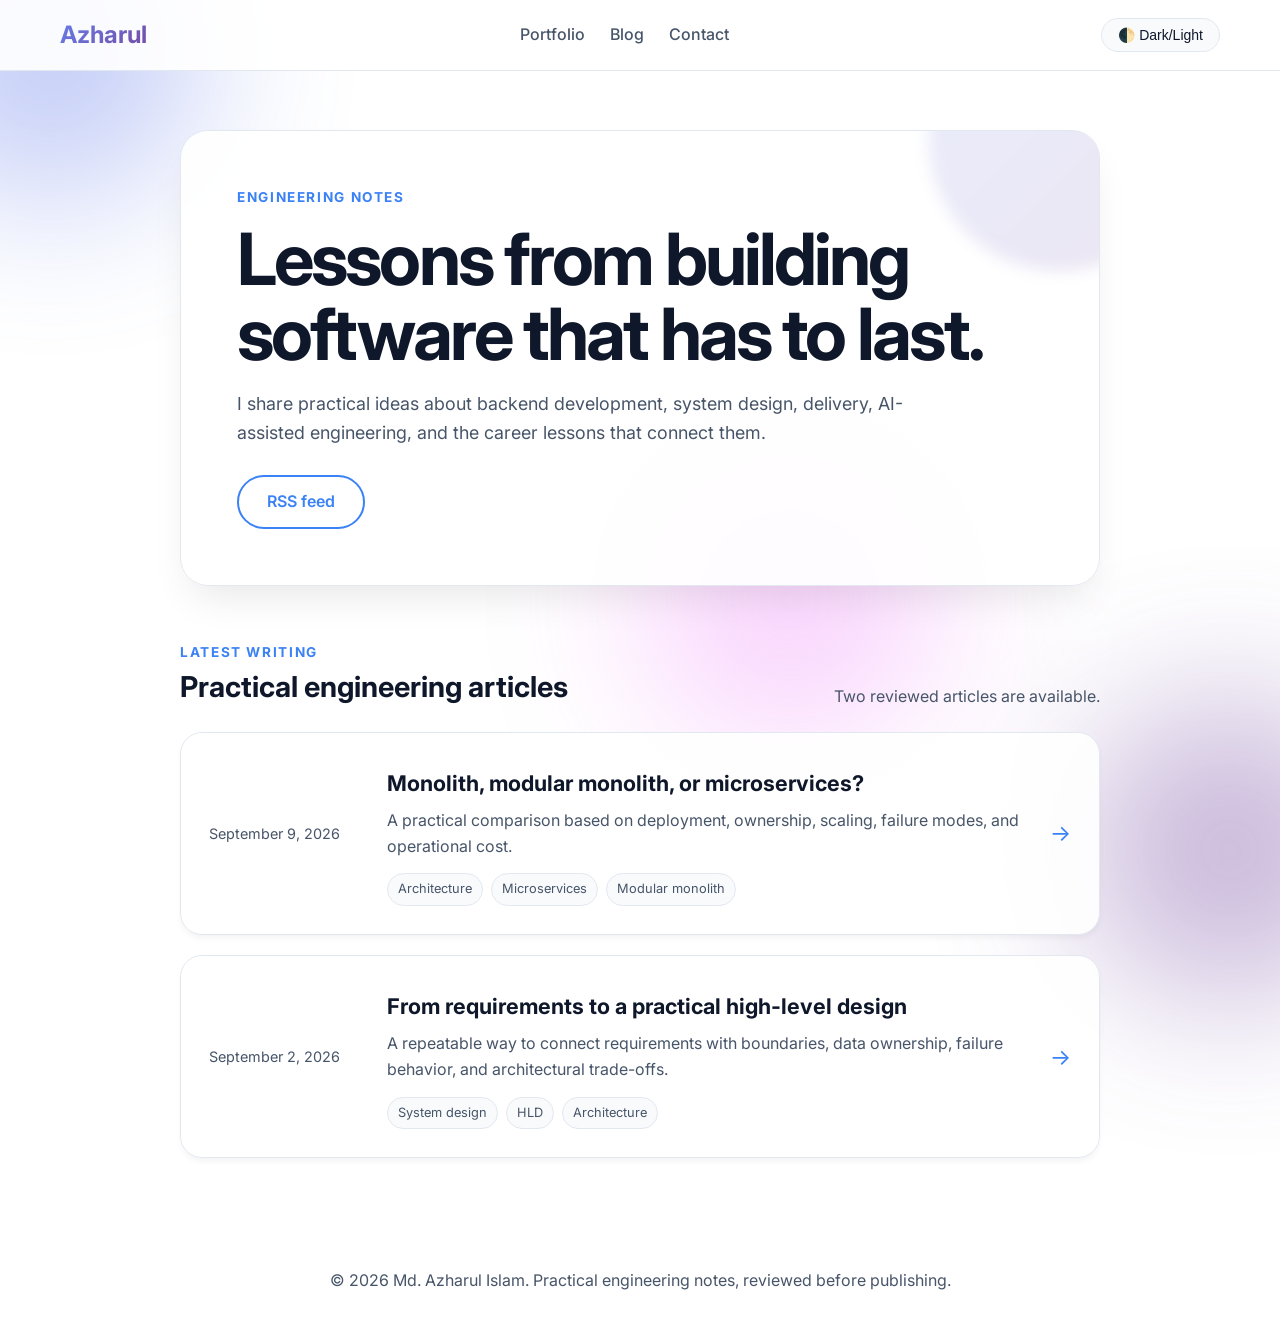
==== commit f83742fa: "Publish HLD-002 architecture article" ====
--- a/blog/index.html
+++ b/blog/index.html
@@ -61,10 +61,23 @@
                 <div class="eyebrow">Latest writing</div>
                 <h2>Practical engineering articles</h2>
             </div>
-            <p>One reviewed article is available.</p>
+            <p>Two reviewed articles are available.</p>
         </div>
 
         <div class="post-grid">
+            <article class="post-card">
+                <time class="post-date" datetime="2026-09-09">September 9, 2026</time>
+                <div>
+                    <h3><a href="posts/monolith-modular-monolith-or-microservices.html">Monolith, modular monolith, or microservices?</a></h3>
+                    <p>A practical comparison based on deployment, ownership, scaling, failure modes, and operational cost.</p>
+                    <ul class="tag-list" aria-label="Article topics">
+                        <li>Architecture</li>
+                        <li>Microservices</li>
+                        <li>Modular monolith</li>
+                    </ul>
+                </div>
+                <span class="post-arrow" aria-hidden="true">→</span>
+            </article>
             <article class="post-card">
                 <time class="post-date" datetime="2026-09-02">September 2, 2026</time>
                 <div>
--- a/css/blog.css
+++ b/css/blog.css
@@ -207,13 +207,71 @@
     margin: 34px 0;
 }
 
-.article-diagram img {
-    display: block;
-    width: 100%;
-    height: auto;
+.hld-process {
+    display: grid;
+    grid-template-columns: repeat(4, minmax(0, 1fr));
+    gap: 18px;
+    margin: 0 !important;
+    padding: 24px !important;
+    list-style: none;
     border: 1px solid var(--border);
     border-radius: 20px;
+    background: var(--bg-secondary);
     box-shadow: var(--shadow-md);
+}
+
+.hld-process > li {
+    position: relative;
+    min-width: 0;
+    margin: 0;
+    padding: 20px 16px;
+    border: 1px solid var(--border);
+    border-radius: 16px;
+    background: var(--card-bg);
+}
+
+.hld-process > li:not(:last-child)::after {
+    content: "→";
+    position: absolute;
+    z-index: 2;
+    top: 50%;
+    right: -17px;
+    width: 16px;
+    color: var(--accent);
+    font-size: 1.25rem;
+    font-weight: 800;
+    line-height: 1;
+    transform: translateY(-50%);
+}
+
+.hld-process .process-number {
+    display: inline-flex;
+    align-items: center;
+    justify-content: center;
+    width: 34px;
+    height: 26px;
+    border-radius: 999px;
+    color: var(--accent);
+    background: var(--bg-secondary);
+    font-size: 0.76rem;
+    font-weight: 800;
+}
+
+.article-content .hld-process h3 {
+    margin: 14px 0 12px;
+    font-size: 1.05rem;
+}
+
+.article-content .hld-process ul {
+    margin: 0;
+    padding: 0;
+    list-style: none;
+    color: var(--text-secondary);
+    font-size: 0.82rem;
+}
+
+.article-content .hld-process ul li {
+    margin-bottom: 7px;
 }
 
 .article-diagram figcaption {
@@ -223,40 +281,91 @@
     text-align: center;
 }
 
-.flow-example {
+.order-flow {
+    margin: 28px 0;
+    padding: 24px;
+    border: 1px solid var(--border);
+    border-radius: 18px;
+    background: var(--bg-secondary);
+}
+
+.order-flow-primary {
+    display: grid;
+    grid-template-columns: minmax(105px, 1fr) 24px minmax(105px, 1fr) 24px minmax(105px, 1fr) 24px minmax(105px, 1fr);
+    gap: 8px;
+    align-items: stretch;
+}
+
+.flow-node,
+.flow-services > div {
     display: flex;
-    flex-wrap: wrap;
+    flex-direction: column;
+    justify-content: center;
+    min-width: 0;
+    padding: 16px 12px;
+    border: 1px solid var(--border);
+    border-radius: 14px;
+    background: var(--card-bg);
+    text-align: center;
+}
+
+.flow-node > span {
+    margin-bottom: 5px;
+    color: var(--accent);
+    font-size: 0.7rem;
+    font-weight: 800;
+    letter-spacing: 0.08em;
+    text-transform: uppercase;
+}
+
+.flow-node strong,
+.flow-services strong {
+    font-size: 0.95rem;
+}
+
+.flow-node small,
+.flow-services small {
+    display: block;
+    margin-top: 5px;
+    color: var(--text-secondary);
+    font-size: 0.72rem;
+    line-height: 1.35;
+}
+
+.flow-arrow {
+    display: flex;
     align-items: center;
     justify-content: center;
-    gap: 10px;
-    margin: 28px 0;
-    padding: 24px;
-    border: 1px solid var(--border);
-    border-radius: 18px;
-    background: var(--bg-secondary);
-}
-
-.flow-example div {
-    padding: 8px 12px;
-    border: 1px solid var(--border);
-    border-radius: 10px;
-    background: var(--card-bg);
-    font-weight: 600;
-}
-
-.flow-example span {
-    color: var(--accent);
+    color: var(--accent);
+    font-size: 1.2rem;
     font-weight: 800;
 }
 
-.flow-example .flow-targets {
-    flex-basis: 100%;
+.flow-arrow::before {
+    content: "→";
+}
+
+.flow-fanout {
+    margin: 14px 0 10px;
     text-align: center;
 }
 
-.flow-example .flow-branches {
-    flex-basis: 100%;
-    text-align: center;
+.flow-fanout span {
+    color: var(--accent);
+    font-size: 1.35rem;
+    font-weight: 800;
+}
+
+.article-content .flow-fanout p {
+    margin: 3px 0 0;
+    color: var(--text-secondary);
+    font-size: 0.78rem;
+}
+
+.flow-services {
+    display: grid;
+    grid-template-columns: repeat(3, minmax(0, 1fr));
+    gap: 12px;
 }
 
 .checklist {
@@ -283,6 +392,179 @@
     border-left: 4px solid var(--accent);
     border-radius: 0 14px 14px 0;
     background: var(--bg-secondary);
+}
+
+.architecture-options {
+    display: grid;
+    grid-template-columns: repeat(3, minmax(0, 1fr));
+    gap: 16px;
+    margin: 30px 0;
+}
+
+.architecture-option {
+    display: flex;
+    flex-direction: column;
+    min-width: 0;
+    padding: 22px 18px;
+    border: 1px solid var(--border);
+    border-radius: 18px;
+    background: var(--card-bg);
+    box-shadow: var(--shadow-sm);
+}
+
+.architecture-option-featured {
+    border-color: var(--accent);
+    box-shadow: 0 12px 28px var(--accent-glow);
+}
+
+.option-kicker,
+.system-boundary > span,
+.service-boundary > span {
+    color: var(--accent);
+    font-size: 0.7rem;
+    font-weight: 800;
+    letter-spacing: 0.08em;
+    text-transform: uppercase;
+}
+
+.article-content .architecture-option h3 {
+    margin: 10px 0 18px;
+    font-size: 1.18rem;
+}
+
+.architecture-option dl {
+    margin: 0;
+}
+
+.architecture-option dl > div {
+    padding: 10px 0;
+    border-bottom: 1px solid var(--border);
+}
+
+.architecture-option dt {
+    color: var(--text-secondary);
+    font-size: 0.72rem;
+    font-weight: 700;
+    letter-spacing: 0.04em;
+    text-transform: uppercase;
+}
+
+.architecture-option dd {
+    margin: 3px 0 0;
+    font-size: 0.88rem;
+    font-weight: 600;
+    line-height: 1.35;
+}
+
+.article-content .architecture-option > p {
+    margin: auto 0 0;
+    padding-top: 18px;
+    color: var(--text-secondary);
+    font-size: 0.82rem;
+    line-height: 1.5;
+}
+
+.extraction-path {
+    display: grid;
+    grid-template-columns: minmax(0, 1.25fr) minmax(120px, 0.55fr) minmax(0, 1fr);
+    gap: 16px;
+    align-items: stretch;
+    margin: 30px 0;
+    padding: 24px;
+    border: 1px solid var(--border);
+    border-radius: 20px;
+    background: var(--bg-secondary);
+}
+
+.system-boundary,
+.service-boundary {
+    min-width: 0;
+    padding: 20px;
+    border: 1px solid var(--border);
+    border-radius: 16px;
+    background: var(--card-bg);
+}
+
+.service-boundary {
+    border-color: var(--accent);
+}
+
+.article-content .system-boundary h3,
+.article-content .service-boundary h3 {
+    margin: 10px 0 16px;
+    font-size: 1.05rem;
+}
+
+.module-grid {
+    display: grid;
+    grid-template-columns: repeat(2, minmax(0, 1fr));
+    gap: 8px;
+}
+
+.module-grid div {
+    padding: 10px 8px;
+    border: 1px solid var(--border);
+    border-radius: 10px;
+    background: var(--bg-secondary);
+    font-size: 0.78rem;
+    font-weight: 600;
+    text-align: center;
+}
+
+.article-content .service-boundary ul {
+    margin: 0;
+    padding-left: 18px;
+    color: var(--text-secondary);
+    font-size: 0.78rem;
+}
+
+.extraction-signal {
+    display: flex;
+    flex-direction: column;
+    align-items: center;
+    justify-content: center;
+    color: var(--text-secondary);
+    text-align: center;
+}
+
+.extraction-arrow::before {
+    content: "→";
+    display: block;
+    margin-bottom: 12px;
+    color: var(--accent);
+    font-size: 1.6rem;
+    font-weight: 800;
+}
+
+.extraction-signal strong {
+    color: var(--text-primary);
+    font-size: 0.84rem;
+}
+
+.extraction-signal small {
+    margin-top: 7px;
+    font-size: 0.68rem;
+    line-height: 1.5;
+}
+
+.numbered-checklist {
+    counter-reset: article-check;
+}
+
+.numbered-checklist li {
+    counter-increment: article-check;
+}
+
+.numbered-checklist li::before {
+    content: counter(article-check);
+    display: inline-flex;
+    align-items: center;
+    justify-content: center;
+    width: 22px;
+    height: 22px;
+    border-radius: 50%;
+    background: var(--bg-secondary);
+    font-size: 0.72rem;
 }
 
 .article-footer-card {
@@ -337,6 +619,86 @@
         flex-direction: column;
         gap: 4px;
     }
+
+    .hld-process {
+        grid-template-columns: 1fr;
+        gap: 38px;
+        padding: 18px !important;
+    }
+
+    .hld-process > li {
+        padding: 20px;
+    }
+
+    .hld-process > li:not(:last-child)::after {
+        content: "↓";
+        top: auto;
+        right: auto;
+        bottom: -29px;
+        left: 50%;
+        transform: translateX(-50%);
+    }
+
+    .article-content .hld-process ul {
+        font-size: 0.92rem;
+    }
+
+    .order-flow {
+        padding: 18px;
+    }
+
+    .order-flow-primary {
+        grid-template-columns: 1fr;
+        gap: 10px;
+    }
+
+    .flow-arrow::before {
+        content: "↓";
+    }
+
+    .flow-node {
+        padding: 18px;
+    }
+
+    .flow-node strong,
+    .flow-services strong {
+        font-size: 1rem;
+    }
+
+    .flow-node small,
+    .flow-services small {
+        font-size: 0.82rem;
+    }
+
+    .flow-services {
+        grid-template-columns: 1fr;
+    }
+
+    .architecture-options {
+        grid-template-columns: 1fr;
+    }
+
+    .architecture-option {
+        padding: 22px;
+    }
+
+    .extraction-path {
+        grid-template-columns: 1fr;
+        padding: 18px;
+    }
+
+    .extraction-arrow::before {
+        content: "↓";
+        margin-bottom: 6px;
+    }
+
+    .extraction-signal {
+        padding: 5px 0;
+    }
+
+    .module-grid {
+        grid-template-columns: 1fr 1fr;
+    }
 }
 
 @media print {
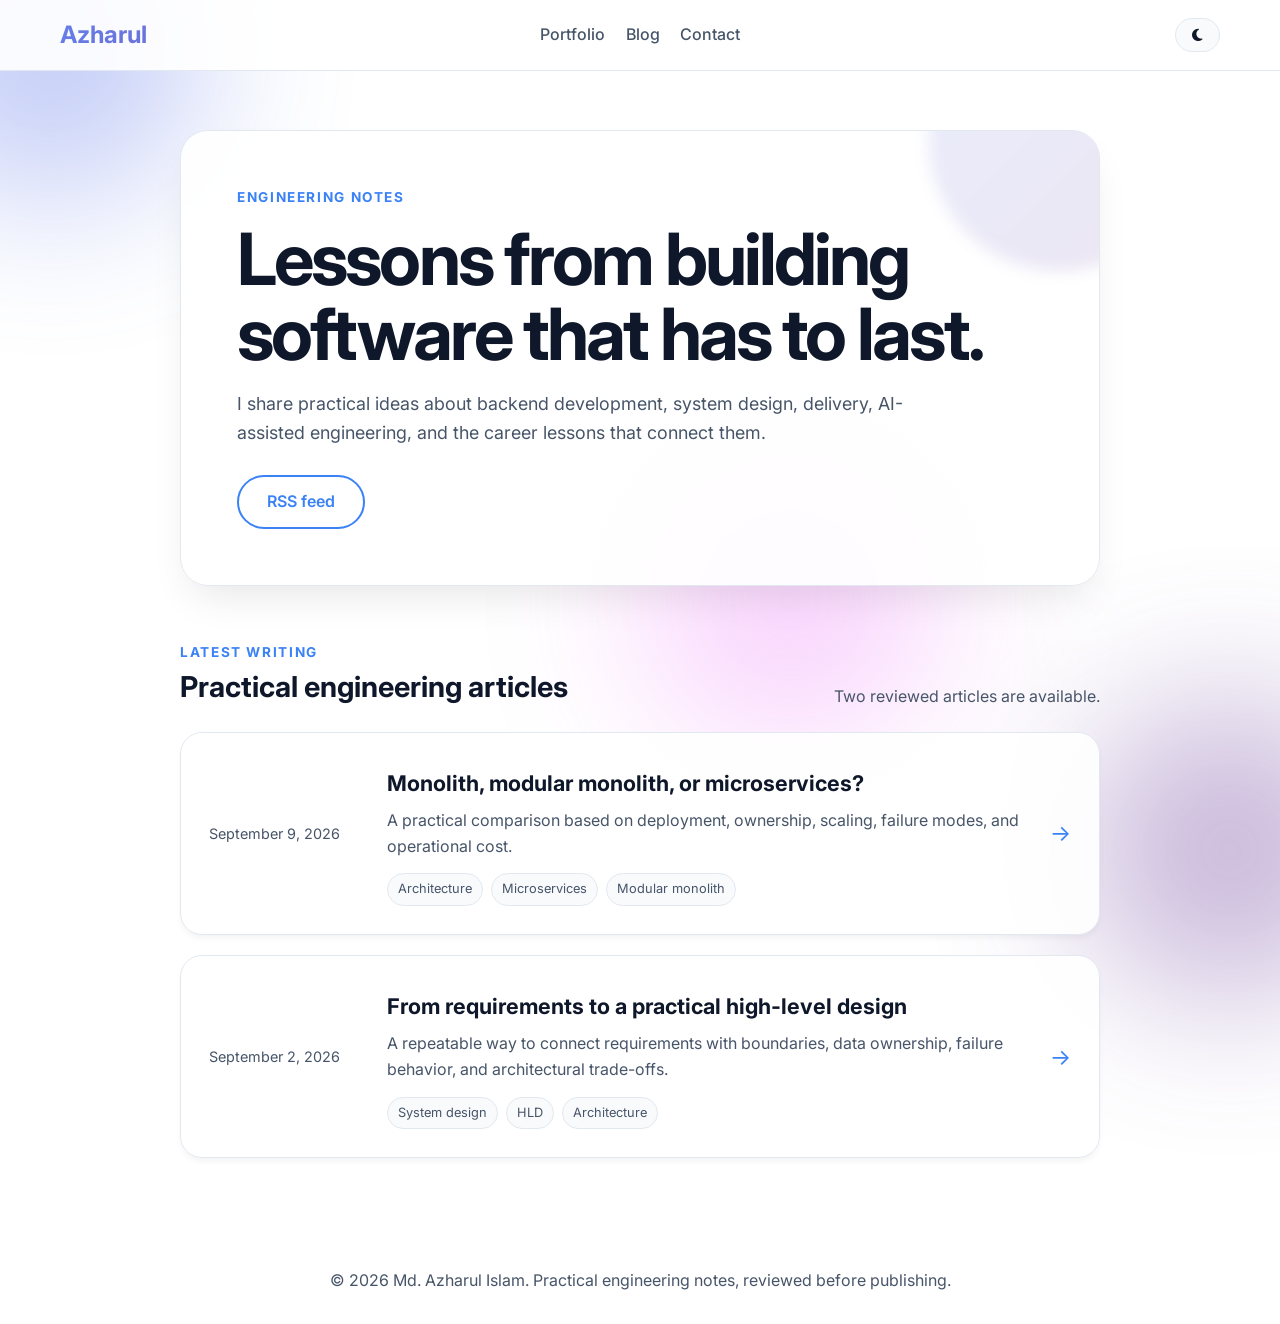
==== commit 896acad7: "feat: refine responsive portfolio experience" ====
--- a/blog/index.html
+++ b/blog/index.html
@@ -37,12 +37,13 @@
     <nav class="navbar" aria-label="Primary navigation">
         <div class="nav-container">
             <a class="logo" href="../">Azharul</a>
-            <div class="nav-links">
+            <div class="nav-links" id="primary-navigation">
                 <a href="../">Portfolio</a>
                 <a href="./" aria-current="page">Blog</a>
                 <a href="../#contact">Contact</a>
             </div>
-            <button class="theme-toggle" type="button" onclick="toggleTheme()">🌓 Dark/Light</button>
+            <button class="theme-toggle" type="button" onclick="toggleTheme()" aria-label="Switch to dark theme" title="Switch to dark theme"><i class="fas fa-moon" aria-hidden="true"></i></button>
+            <button class="menu-toggle" type="button" aria-controls="primary-navigation" aria-expanded="false" aria-label="Open navigation menu"><i class="fas fa-bars" aria-hidden="true"></i></button>
         </div>
     </nav>
 
--- a/css/style.css
+++ b/css/style.css
@@ -141,6 +141,35 @@
     transition: all 0.3s;
 }
 
+.theme-toggle:hover,
+.theme-toggle:focus-visible {
+    border-color: var(--accent);
+    color: var(--accent);
+    outline: none;
+}
+
+.menu-toggle {
+    display: none;
+    align-items: center;
+    justify-content: center;
+    width: 38px;
+    height: 38px;
+    padding: 0;
+    border: 1px solid var(--border);
+    border-radius: 10px;
+    background: var(--bg-secondary);
+    color: var(--text-primary);
+    cursor: pointer;
+    font-size: 1.1rem;
+}
+
+.menu-toggle:hover,
+.menu-toggle:focus-visible {
+    border-color: var(--accent);
+    color: var(--accent);
+    outline: none;
+}
+
 .container {
     max-width: 1200px;
     margin: 0 auto;
@@ -817,7 +846,7 @@
     color: var(--text-primary);
 }
 
-.primary-stack, .secondary-stack {
+.primary-stack, .secondary-stack, .testing-stack, .quality-stack {
     display: flex;
     align-items: flex-start;
     gap: 20px;
@@ -832,6 +861,24 @@
     font-size: 32px;
     min-width: 50px;
     text-align: center;
+    color: var(--accent);
+}
+
+.tech-match-badge i,
+.tech-match-card h2 > i,
+.details-link i,
+.tech-cta-btn i,
+.not-for-me i,
+.exp-location i,
+.sdlc-banner i,
+.ai-footer i {
+    margin-right: 0.35em;
+}
+
+.details-link i:last-child,
+.tech-cta-btn i:last-child {
+    margin-right: 0;
+    margin-left: 0.35em;
 }
 
 .stack-text {
@@ -913,7 +960,7 @@
 
 /* Mobile Responsive */
 @media (max-width: 768px) {
-    .primary-stack, .secondary-stack {
+    .primary-stack, .secondary-stack, .testing-stack, .quality-stack {
         flex-direction: column;
         align-items: center;
         text-align: center;
@@ -977,6 +1024,7 @@
 
 .category-icon {
     font-size: 28px;
+    color: var(--accent);
 }
 
 .category-title {
@@ -1283,6 +1331,7 @@
 .ai-card-icon {
     font-size: 36px;
     margin-bottom: 16px;
+    color: var(--accent);
 }
 
 .ai-card h3 {
@@ -1328,4 +1377,211 @@
     .ai-grid {
         grid-template-columns: repeat(2, 1fr);
     }
-}+}
+
+/* Navigation and small-screen layout refinements */
+@media (min-width: 901px) {
+    .nav-container {
+        display: grid;
+        grid-template-columns: minmax(0, 1fr) auto minmax(0, 1fr);
+    }
+
+    .nav-links {
+        justify-content: center;
+        gap: clamp(12px, 1.6vw, 25px);
+    }
+
+    .theme-toggle {
+        justify-self: end;
+    }
+}
+
+@media (max-width: 900px) {
+    .navbar {
+        padding: 0.7rem 0;
+    }
+
+    .nav-container {
+        display: grid;
+        grid-template-columns: minmax(0, 1fr) auto auto;
+        gap: 10px 14px;
+    }
+
+    .theme-toggle {
+        grid-column: 2;
+        grid-row: 1;
+        justify-self: end;
+        width: 38px;
+        height: 38px;
+        padding: 0;
+        border-radius: 10px;
+    }
+
+    .menu-toggle {
+        display: inline-flex;
+        grid-column: 3;
+        grid-row: 1;
+        justify-self: end;
+    }
+
+    .nav-links {
+        grid-column: 1 / -1;
+        grid-row: 2;
+        display: none;
+        gap: 2px;
+        padding: 8px 0 2px;
+    }
+
+    .nav-links.nav-open {
+        display: flex;
+        flex-direction: column;
+        margin-top: 2px;
+        padding: 8px;
+        border: 1px solid var(--border);
+        border-radius: 16px;
+        background: var(--card-bg);
+        box-shadow: var(--shadow-lg);
+        animation: menu-reveal 0.2s ease-out;
+    }
+
+    .nav-links a {
+        padding: 11px 14px;
+        border-radius: 10px;
+        font-size: 0.92rem;
+        transition: background-color 0.2s ease, color 0.2s ease, transform 0.2s ease;
+    }
+
+    .nav-links a:hover,
+    .nav-links a:focus-visible,
+    .nav-links a[aria-current="page"] {
+        background: var(--accent-glow);
+        color: var(--accent);
+        outline: none;
+    }
+
+    .nav-links a:active {
+        transform: scale(0.98);
+    }
+
+    .hero {
+        padding-top: 140px;
+    }
+}
+
+@keyframes menu-reveal {
+    from {
+        opacity: 0;
+        transform: translateY(-8px);
+    }
+    to {
+        opacity: 1;
+        transform: translateY(0);
+    }
+}
+
+@media (prefers-reduced-motion: reduce) {
+    .nav-links.nav-open {
+        animation: none;
+    }
+}
+
+@media (max-width: 768px) {
+    .container,
+    .nav-container {
+        padding-left: 16px;
+        padding-right: 16px;
+    }
+
+    .hero {
+        min-height: auto;
+        padding-bottom: 48px;
+    }
+
+    .profile-circle {
+        width: min(72vw, 350px);
+        height: min(72vw, 350px);
+        max-width: none;
+        max-height: none;
+    }
+
+    .projects-grid,
+    .testimonials-grid,
+    .cert-grid,
+    .skills-categories {
+        grid-template-columns: 1fr;
+    }
+
+    .section {
+        padding: 56px 0;
+    }
+
+    .section-title {
+        margin-bottom: 38px;
+    }
+
+    .contact-section,
+    .tech-match-card {
+        padding: 28px 20px;
+        border-radius: 22px;
+    }
+}
+
+@media (max-width: 480px) {
+    .logo {
+        font-size: 1.3rem;
+    }
+
+    .theme-toggle {
+        font-size: 0.78rem;
+        padding: 6px 10px;
+    }
+
+    .nav-links {
+        gap: 14px;
+    }
+
+    .hero {
+        padding-top: 132px;
+    }
+
+    .hero-text h1 {
+        font-size: clamp(2rem, 10vw, 2.35rem);
+    }
+
+    .typed-text {
+        min-height: 54px;
+        font-size: 1.15rem;
+    }
+
+    .hero-description,
+    .about-text {
+        font-size: 1rem;
+    }
+
+    .hero-stats {
+        gap: 18px;
+    }
+
+    .stat-number {
+        font-size: 2rem;
+    }
+
+    .hero-buttons,
+    .contact-buttons {
+        flex-direction: column;
+    }
+
+    .hero-buttons a,
+    .contact-buttons a,
+    .submit-btn {
+        width: 100%;
+        justify-content: center;
+    }
+
+    .experience-item,
+    .project-card,
+    .cert-card,
+    .testimonial-card {
+        padding: 20px;
+    }
+}
--- a/css/blog.css
+++ b/css/blog.css
@@ -701,6 +701,53 @@
     }
 }
 
+@media (max-width: 480px) {
+    .blog-shell,
+    .article-shell {
+        padding: 124px 16px 56px;
+    }
+
+    .blog-hero {
+        padding: 28px 20px;
+        border-radius: 20px;
+    }
+
+    .blog-hero h1,
+    .article-header h1 {
+        font-size: clamp(2rem, 11vw, 2.6rem);
+    }
+
+    .blog-hero p,
+    .article-deck,
+    .article-content {
+        font-size: 1rem;
+    }
+
+    .post-card,
+    .article-footer-card {
+        padding: 20px;
+        border-radius: 16px;
+    }
+
+    .article-content {
+        padding-top: 28px;
+    }
+
+    .article-content h2 {
+        font-size: 1.5rem;
+    }
+
+    .order-flow,
+    .extraction-path,
+    .article-callout {
+        padding: 16px;
+    }
+
+    .module-grid {
+        grid-template-columns: 1fr;
+    }
+}
+
 @media print {
     .blog-shell,
     .article-shell {
